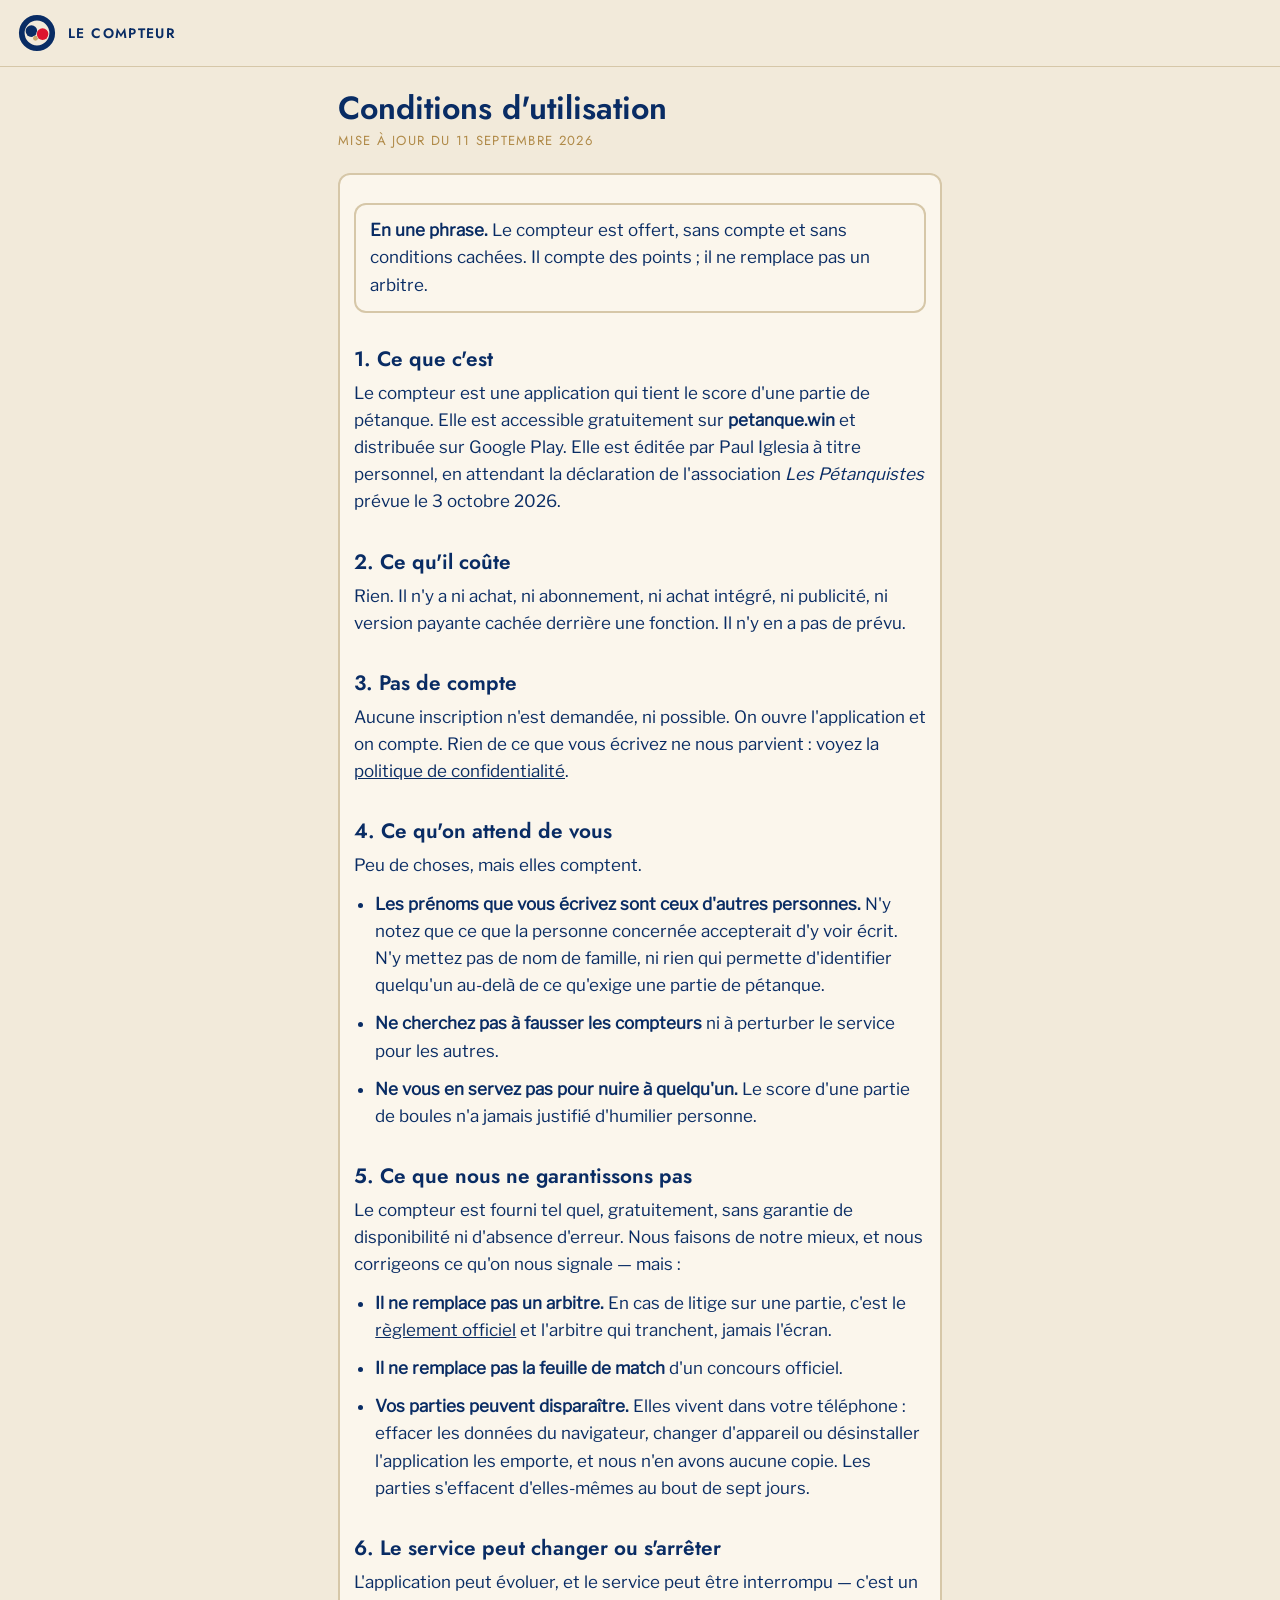
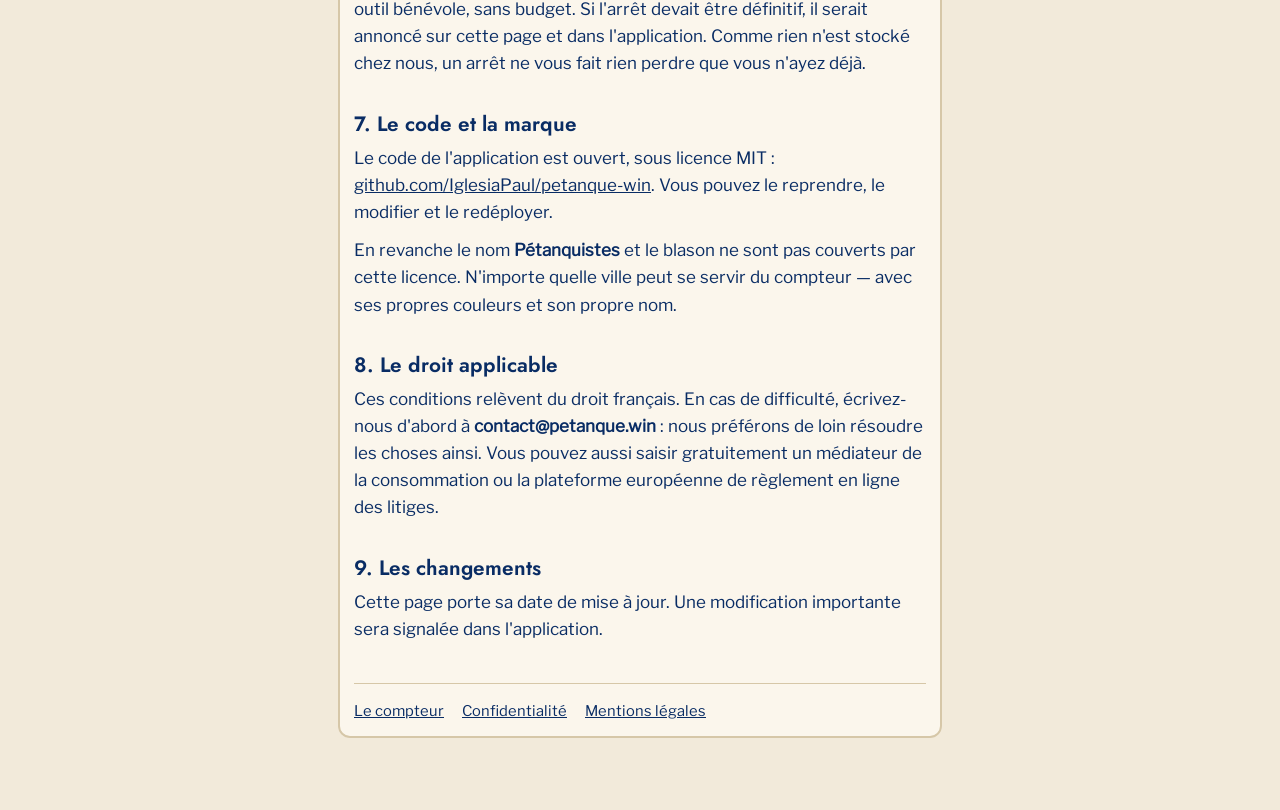
==== conditions.html @ 658f0752 "Les trois pages légales, et le dossier Google Play Confidentialité, conditions d'utilisation et ment" ====
<!doctype html>
<html lang="fr">
<head>
<meta charset="utf-8">
<meta name="viewport" content="width=device-width,initial-scale=1,viewport-fit=cover">
<title>Conditions d'utilisation — Le compteur</title>
<meta name="description" content="Les règles d'usage du compteur : gratuit, sans compte, sans garantie de résultat.">
<meta name="theme-color" content="#092C64">
<link rel="icon" href="icons/icon-192.png">
<link rel="stylesheet" href="legal.css">
</head>
<body>
<div class="bandeau"><img src="icons/blason.svg" alt="" width="38" height="38">
  <a href="./">Le compteur</a></div>
<main>
<h1>Conditions d'utilisation</h1>
<p class="maj">Mise à jour du 11 septembre 2026</p>
<div class="encadre">
<div class="encadre">
<p><b>En une phrase.</b> Le compteur est offert, sans compte et sans conditions cachées. Il compte
des points ; il ne remplace pas un arbitre.</p>
</div>

<h2>1. Ce que c'est</h2>
<p>Le compteur est une application qui tient le score d'une partie de pétanque. Elle est
accessible gratuitement sur <b>petanque.win</b> et distribuée sur Google Play. Elle est éditée par
Paul Iglesia à titre personnel, en attendant la déclaration de l'association <i>Les
Pétanquistes</i> prévue le 3 octobre 2026.</p>

<h2>2. Ce qu'il coûte</h2>
<p>Rien. Il n'y a ni achat, ni abonnement, ni achat intégré, ni publicité, ni version payante
cachée derrière une fonction. Il n'y en a pas de prévu.</p>

<h2>3. Pas de compte</h2>
<p>Aucune inscription n'est demandée, ni possible. On ouvre l'application et on compte. Rien de ce
que vous écrivez ne nous parvient : voyez la <a href="confidentialite.html">politique de
confidentialité</a>.</p>

<h2>4. Ce qu'on attend de vous</h2>
<p>Peu de choses, mais elles comptent.</p>
<ul>
<li><b>Les prénoms que vous écrivez sont ceux d'autres personnes.</b> N'y notez que ce que la
personne concernée accepterait d'y voir écrit. N'y mettez pas de nom de famille, ni rien qui
permette d'identifier quelqu'un au-delà de ce qu'exige une partie de pétanque.</li>
<li><b>Ne cherchez pas à fausser les compteurs</b> ni à perturber le service pour les autres.</li>
<li><b>Ne vous en servez pas pour nuire à quelqu'un.</b> Le score d'une partie de boules n'a
jamais justifié d'humilier personne.</li>
</ul>

<h2>5. Ce que nous ne garantissons pas</h2>
<p>Le compteur est fourni tel quel, gratuitement, sans garantie de disponibilité ni d'absence
d'erreur. Nous faisons de notre mieux, et nous corrigeons ce qu'on nous signale — mais :</p>
<ul>
<li><b>Il ne remplace pas un arbitre.</b> En cas de litige sur une partie, c'est le
<a href="https://fipjp.org">règlement officiel</a> et l'arbitre qui tranchent, jamais l'écran.</li>
<li><b>Il ne remplace pas la feuille de match</b> d'un concours officiel.</li>
<li><b>Vos parties peuvent disparaître.</b> Elles vivent dans votre téléphone : effacer les
données du navigateur, changer d'appareil ou désinstaller l'application les emporte, et nous n'en
avons aucune copie. Les parties s'effacent d'elles-mêmes au bout de sept jours.</li>
</ul>

<h2>6. Le service peut changer ou s'arrêter</h2>
<p>L'application peut évoluer, et le service peut être interrompu — c'est un outil bénévole, sans
budget. Si l'arrêt devait être définitif, il serait annoncé sur cette page et dans l'application.
Comme rien n'est stocké chez nous, un arrêt ne vous fait rien perdre que vous n'ayez déjà.</p>

<h2>7. Le code et la marque</h2>
<p>Le code de l'application est ouvert, sous licence MIT :
<a href="https://github.com/IglesiaPaul/petanque-win">github.com/IglesiaPaul/petanque-win</a>.
Vous pouvez le reprendre, le modifier et le redéployer.</p>
<p>En revanche le nom <b>Pétanquistes</b> et le blason ne sont pas couverts par cette licence.
N'importe quelle ville peut se servir du compteur — avec ses propres couleurs et son propre
nom.</p>

<h2>8. Le droit applicable</h2>
<p>Ces conditions relèvent du droit français. En cas de difficulté, écrivez-nous d'abord à
<b>contact@petanque.win</b> : nous préférons de loin résoudre les choses ainsi. Vous pouvez aussi
saisir gratuitement un médiateur de la consommation ou la plateforme européenne de règlement en
ligne des litiges.</p>

<h2>9. Les changements</h2>
<p>Cette page porte sa date de mise à jour. Une modification importante sera signalée dans
l'application.</p>
<div class="pied">
  <a href="./">Le compteur</a>
  <a href="confidentialite.html">Confidentialité</a>
  <a href="mentions-legales.html">Mentions légales</a>
</div>
</main>
</body>
</html>
---- legal.css ----
@font-face{font-family:"Jost";src:url(type/jost-400.woff2) format("woff2");
  font-weight:400;font-style:normal;font-display:swap}
@font-face{font-family:"Jost";src:url(type/jost-600.woff2) format("woff2");
  font-weight:600;font-style:normal;font-display:swap}
@font-face{font-family:"Libre Franklin";src:url(type/franklin-400.woff2) format("woff2");
  font-weight:400;font-style:normal;font-display:swap}
:root{--navy:#092C64;--red:#DD142E;--cream:#FBF6EC;--sand:#C9A66B;--ground:#F2EADA;
  --rule:#D6C7A8;--ink-2:#3F4D68;--terre:#B08A48;color-scheme:light}
*{box-sizing:border-box}
body{margin:0;background:var(--ground);color:var(--navy);
  font-family:"Libre Franklin","Jost",system-ui,sans-serif;font-size:17px;line-height:1.6}
.bandeau{display:flex;align-items:center;gap:12px;padding:14px 18px;border-bottom:1px solid var(--rule)}
.bandeau img{width:38px;height:38px}
.bandeau a{font-family:"Jost",sans-serif;font-weight:600;font-size:.86rem;letter-spacing:.1em;
  text-transform:uppercase;color:var(--navy);text-decoration:none}
main{max-width:40rem;margin:0 auto;padding:24px 18px 56px}
h1{font-family:"Jost",sans-serif;font-weight:600;font-size:2rem;line-height:1.1;margin:0 0 4px;
  text-wrap:balance}
.maj{font-family:"Jost",sans-serif;font-size:.82rem;letter-spacing:.1em;text-transform:uppercase;
  color:var(--terre);margin:0 0 22px}
h2{font-family:"Jost",sans-serif;font-weight:600;font-size:1.3rem;line-height:1.2;
  margin:34px 0 8px;text-wrap:balance}
h3{font-family:"Jost",sans-serif;font-weight:600;font-size:.84rem;letter-spacing:.12em;
  text-transform:uppercase;color:var(--terre);margin:24px 0 6px}
p,li{margin:0 0 11px}
ul,ol{padding-left:1.25em;margin:0 0 12px}
b,strong{font-weight:600}
a{color:var(--navy)}
table{width:100%;border-collapse:collapse;font-size:.95rem;margin:10px 0 16px;display:block;
  overflow-x:auto}
th,td{text-align:left;padding:9px 10px;border-bottom:1px solid var(--rule);vertical-align:top}
th{font-family:"Jost",sans-serif;font-size:.76rem;letter-spacing:.09em;text-transform:uppercase;
  color:var(--ink-2);font-weight:400}
.encadre{background:var(--cream);border-radius:12px;padding:14px 16px;margin:16px 0;
  box-shadow:inset 0 0 0 2px var(--rule)}
.encadre p:last-child{margin-bottom:0}
.pied{margin-top:40px;padding-top:16px;border-top:1px solid var(--rule);font-size:.92rem;
  color:var(--ink-2);display:flex;flex-wrap:wrap;gap:6px 18px}
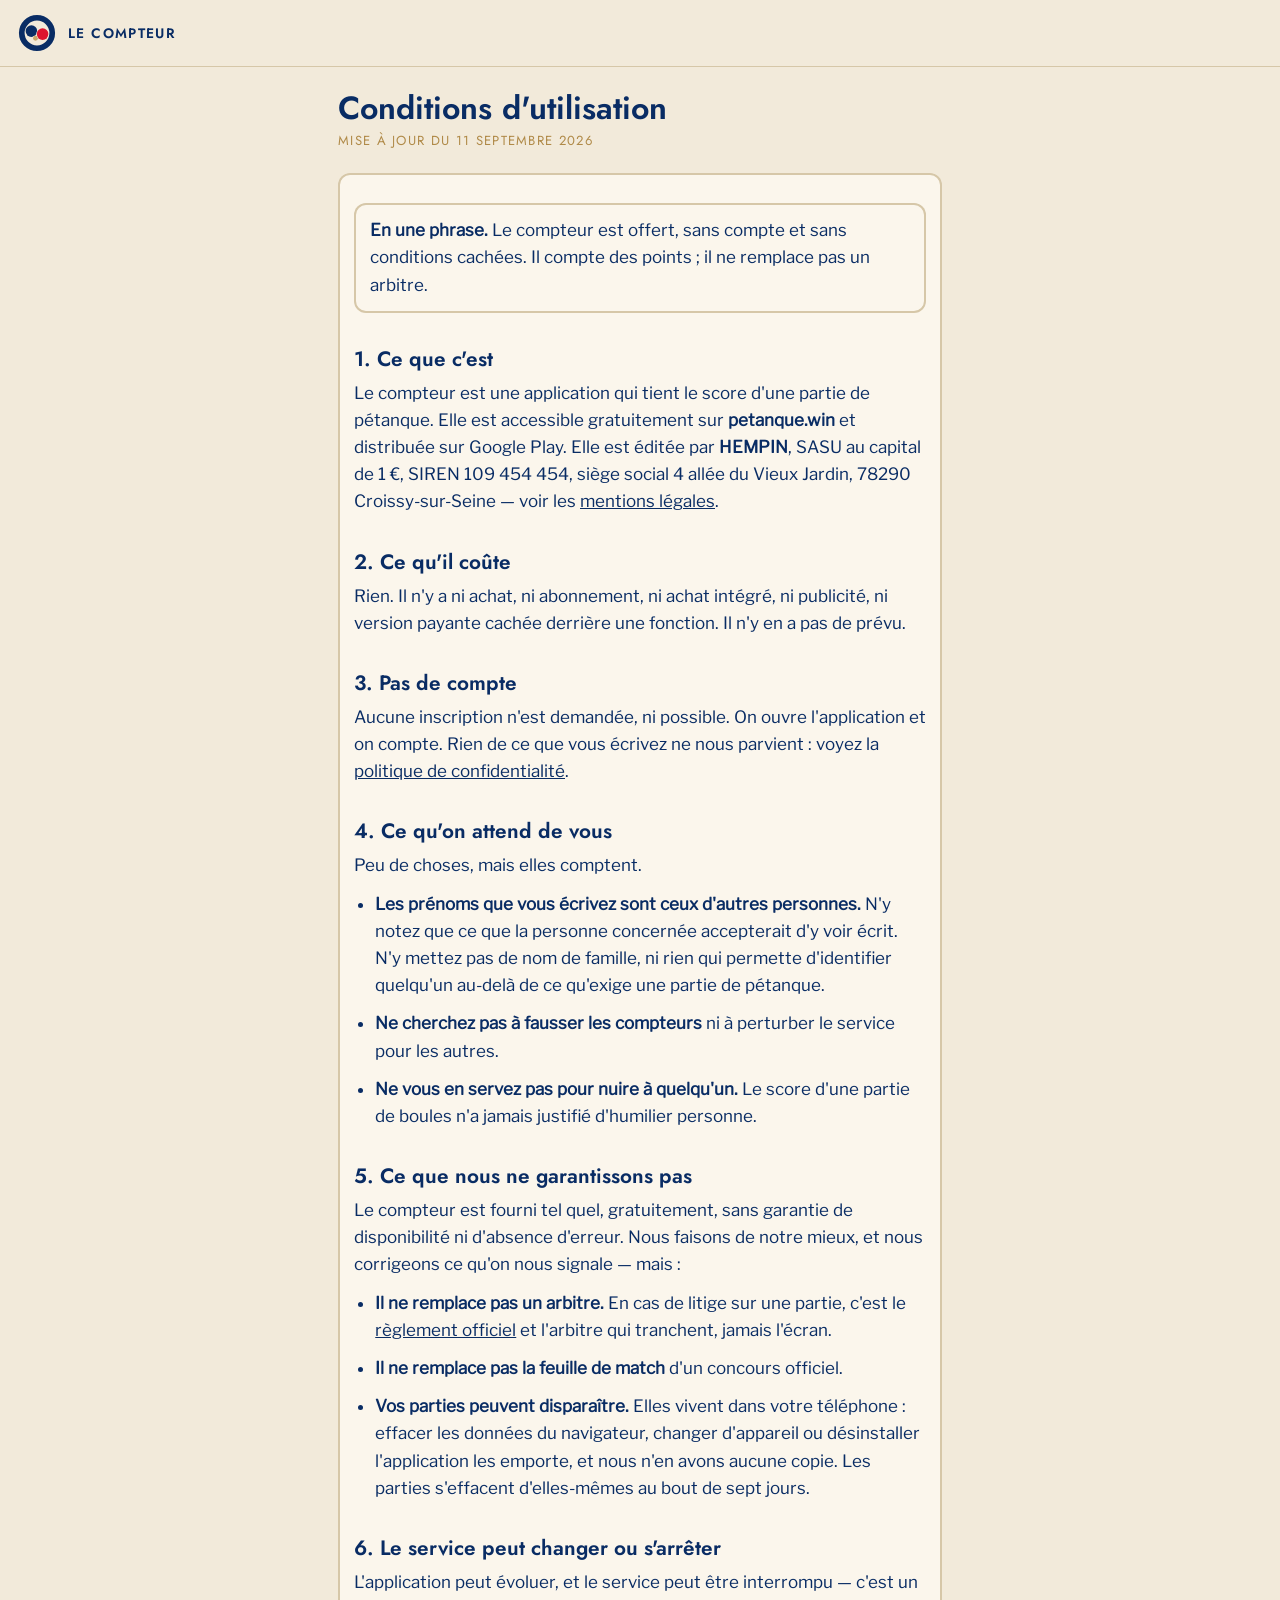
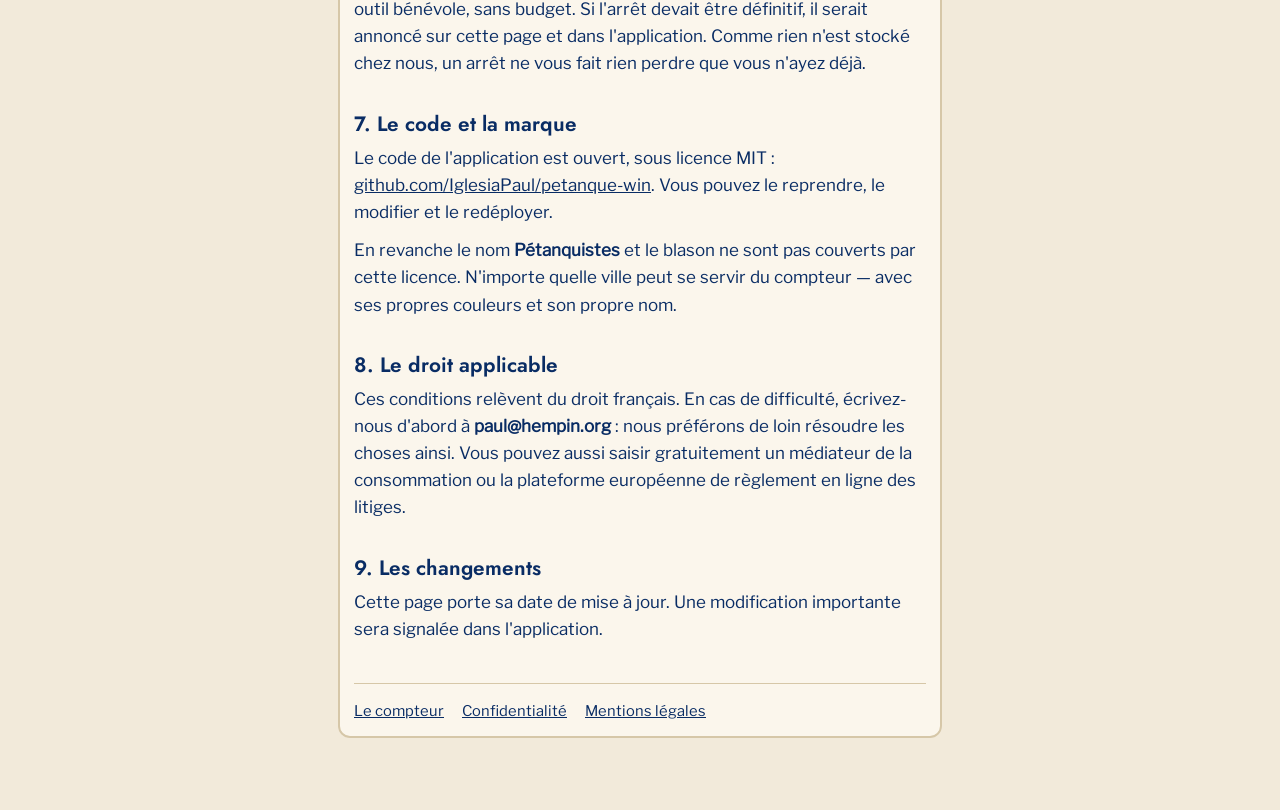
==== commit 4faa0536: "L'éditeur est HEMPIN, et le compte Play est professionnel Les trois pages légales nommaient Paul Igl" ====
--- a/conditions.html
+++ b/conditions.html
@@ -24,8 +24,9 @@
 <h2>1. Ce que c'est</h2>
 <p>Le compteur est une application qui tient le score d'une partie de pétanque. Elle est
 accessible gratuitement sur <b>petanque.win</b> et distribuée sur Google Play. Elle est éditée par
-Paul Iglesia à titre personnel, en attendant la déclaration de l'association <i>Les
-Pétanquistes</i> prévue le 3 octobre 2026.</p>
+<b>HEMPIN</b>, SASU au capital de 1 €, SIREN 109&nbsp;454&nbsp;454, siège social 4 allée du Vieux
+Jardin, 78290 Croissy-sur-Seine — voir les <a href="mentions-legales.html">mentions
+légales</a>.</p>
 
 <h2>2. Ce qu'il coûte</h2>
 <p>Rien. Il n'y a ni achat, ni abonnement, ni achat intégré, ni publicité, ni version payante
@@ -74,7 +75,7 @@
 
 <h2>8. Le droit applicable</h2>
 <p>Ces conditions relèvent du droit français. En cas de difficulté, écrivez-nous d'abord à
-<b>contact@petanque.win</b> : nous préférons de loin résoudre les choses ainsi. Vous pouvez aussi
+<b>paul@hempin.org</b> : nous préférons de loin résoudre les choses ainsi. Vous pouvez aussi
 saisir gratuitement un médiateur de la consommation ou la plateforme européenne de règlement en
 ligne des litiges.</p>
 
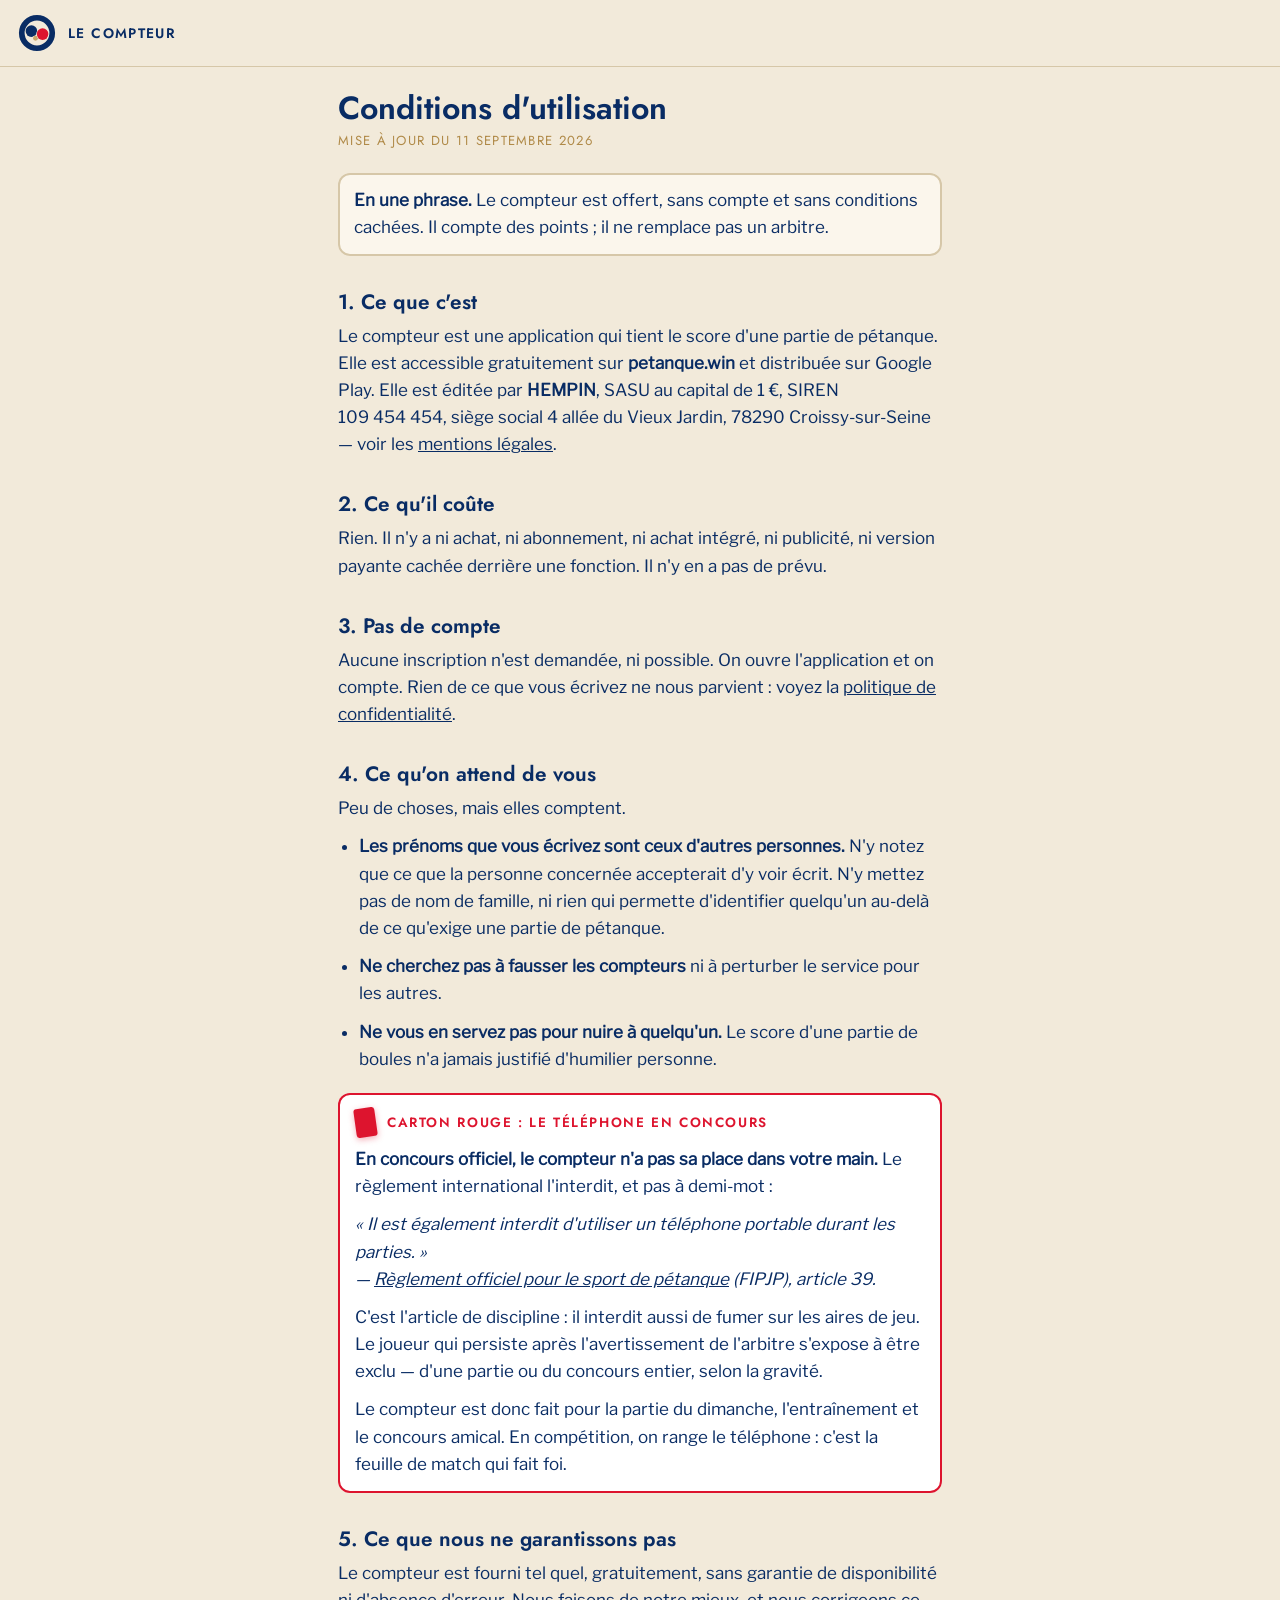
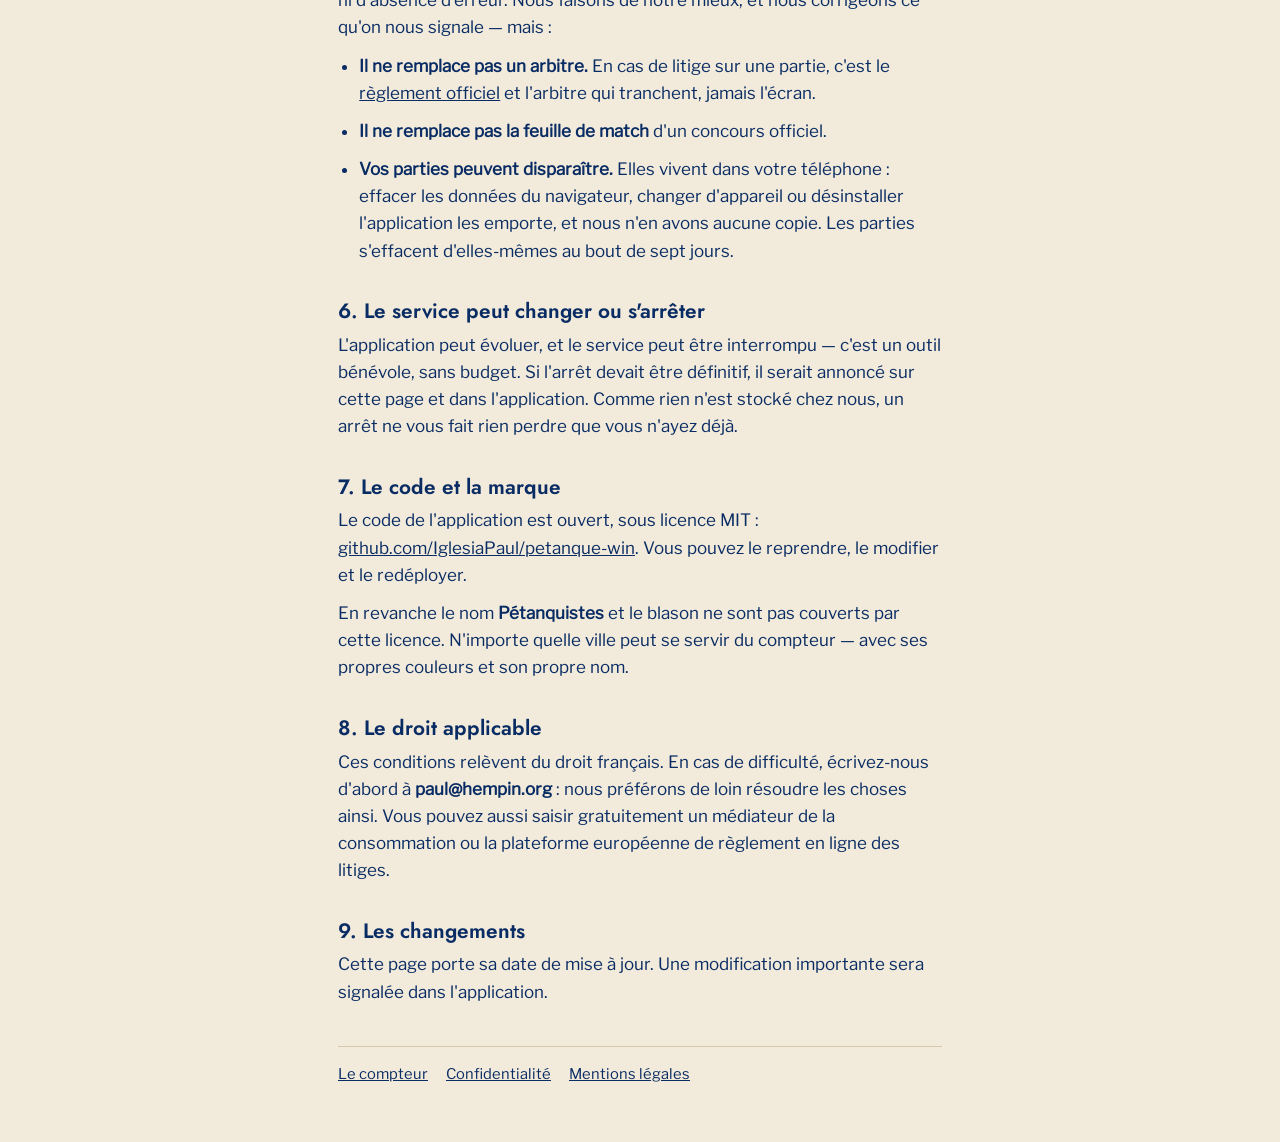
==== commit 04af9c62: "Carton rouge : l'article 39 interdit le téléphone en concours Le règlement officiel de la FIPJP inte" ====
--- a/conditions.html
+++ b/conditions.html
@@ -15,7 +15,6 @@
 <main>
 <h1>Conditions d'utilisation</h1>
 <p class="maj">Mise à jour du 11 septembre 2026</p>
-<div class="encadre">
 <div class="encadre">
 <p><b>En une phrase.</b> Le compteur est offert, sans compte et sans conditions cachées. Il compte
 des points ; il ne remplace pas un arbitre.</p>
@@ -48,12 +47,28 @@
 jamais justifié d'humilier personne.</li>
 </ul>
 
+<div class="carton">
+<div class="etiquette"><span class="carte" aria-hidden="true"></span>
+<h3>Carton rouge : le téléphone en concours</h3></div>
+<p><b>En concours officiel, le compteur n'a pas sa place dans votre main.</b> Le règlement
+international l'interdit, et pas à demi-mot&nbsp;:</p>
+<p class="cite">« Il est également interdit d'utiliser un téléphone portable durant les
+parties. »<br>
+— <a href="https://fipjp.org/images/pdf/reglements/REGLEMENT-OFFICIEL-SPORT-PETANQUE.pdf">Règlement
+officiel pour le sport de pétanque</a> (FIPJP), article 39.</p>
+<p>C'est l'article de discipline&nbsp;: il interdit aussi de fumer sur les aires de jeu. Le joueur
+qui persiste après l'avertissement de l'arbitre s'expose à être exclu — d'une partie ou du concours
+entier, selon la gravité.</p>
+<p>Le compteur est donc fait pour la partie du dimanche, l'entraînement et le concours amical. En
+compétition, on range le téléphone&nbsp;: c'est la feuille de match qui fait foi.</p>
+</div>
+
 <h2>5. Ce que nous ne garantissons pas</h2>
 <p>Le compteur est fourni tel quel, gratuitement, sans garantie de disponibilité ni d'absence
 d'erreur. Nous faisons de notre mieux, et nous corrigeons ce qu'on nous signale — mais :</p>
 <ul>
 <li><b>Il ne remplace pas un arbitre.</b> En cas de litige sur une partie, c'est le
-<a href="https://fipjp.org">règlement officiel</a> et l'arbitre qui tranchent, jamais l'écran.</li>
+<a href="https://fipjp.org/images/pdf/reglements/REGLEMENT-OFFICIEL-SPORT-PETANQUE.pdf">règlement officiel</a> et l'arbitre qui tranchent, jamais l'écran.</li>
 <li><b>Il ne remplace pas la feuille de match</b> d'un concours officiel.</li>
 <li><b>Vos parties peuvent disparaître.</b> Elles vivent dans votre téléphone : effacer les
 données du navigateur, changer d'appareil ou désinstaller l'application les emporte, et nous n'en
--- a/legal.css
+++ b/legal.css
@@ -36,3 +36,11 @@
 .encadre p:last-child{margin-bottom:0}
 .pied{margin-top:40px;padding-top:16px;border-top:1px solid var(--rule);font-size:.92rem;
   color:var(--ink-2);display:flex;flex-wrap:wrap;gap:6px 18px}
+.carton{background:#fff;border-radius:12px;padding:15px 17px;margin:20px 0;
+  box-shadow:inset 0 0 0 2px var(--red)}
+.carton .etiquette{display:flex;align-items:center;gap:11px;margin:0 0 9px}
+.carton .carte{flex:0 0 auto;width:21px;height:29px;border-radius:3px;background:var(--red);
+  transform:rotate(-8deg);box-shadow:0 2px 6px rgba(221,20,46,.35)}
+.carton h3{margin:0;color:var(--red)}
+.carton p:last-child{margin-bottom:0}
+.carton .cite{font-style:italic}
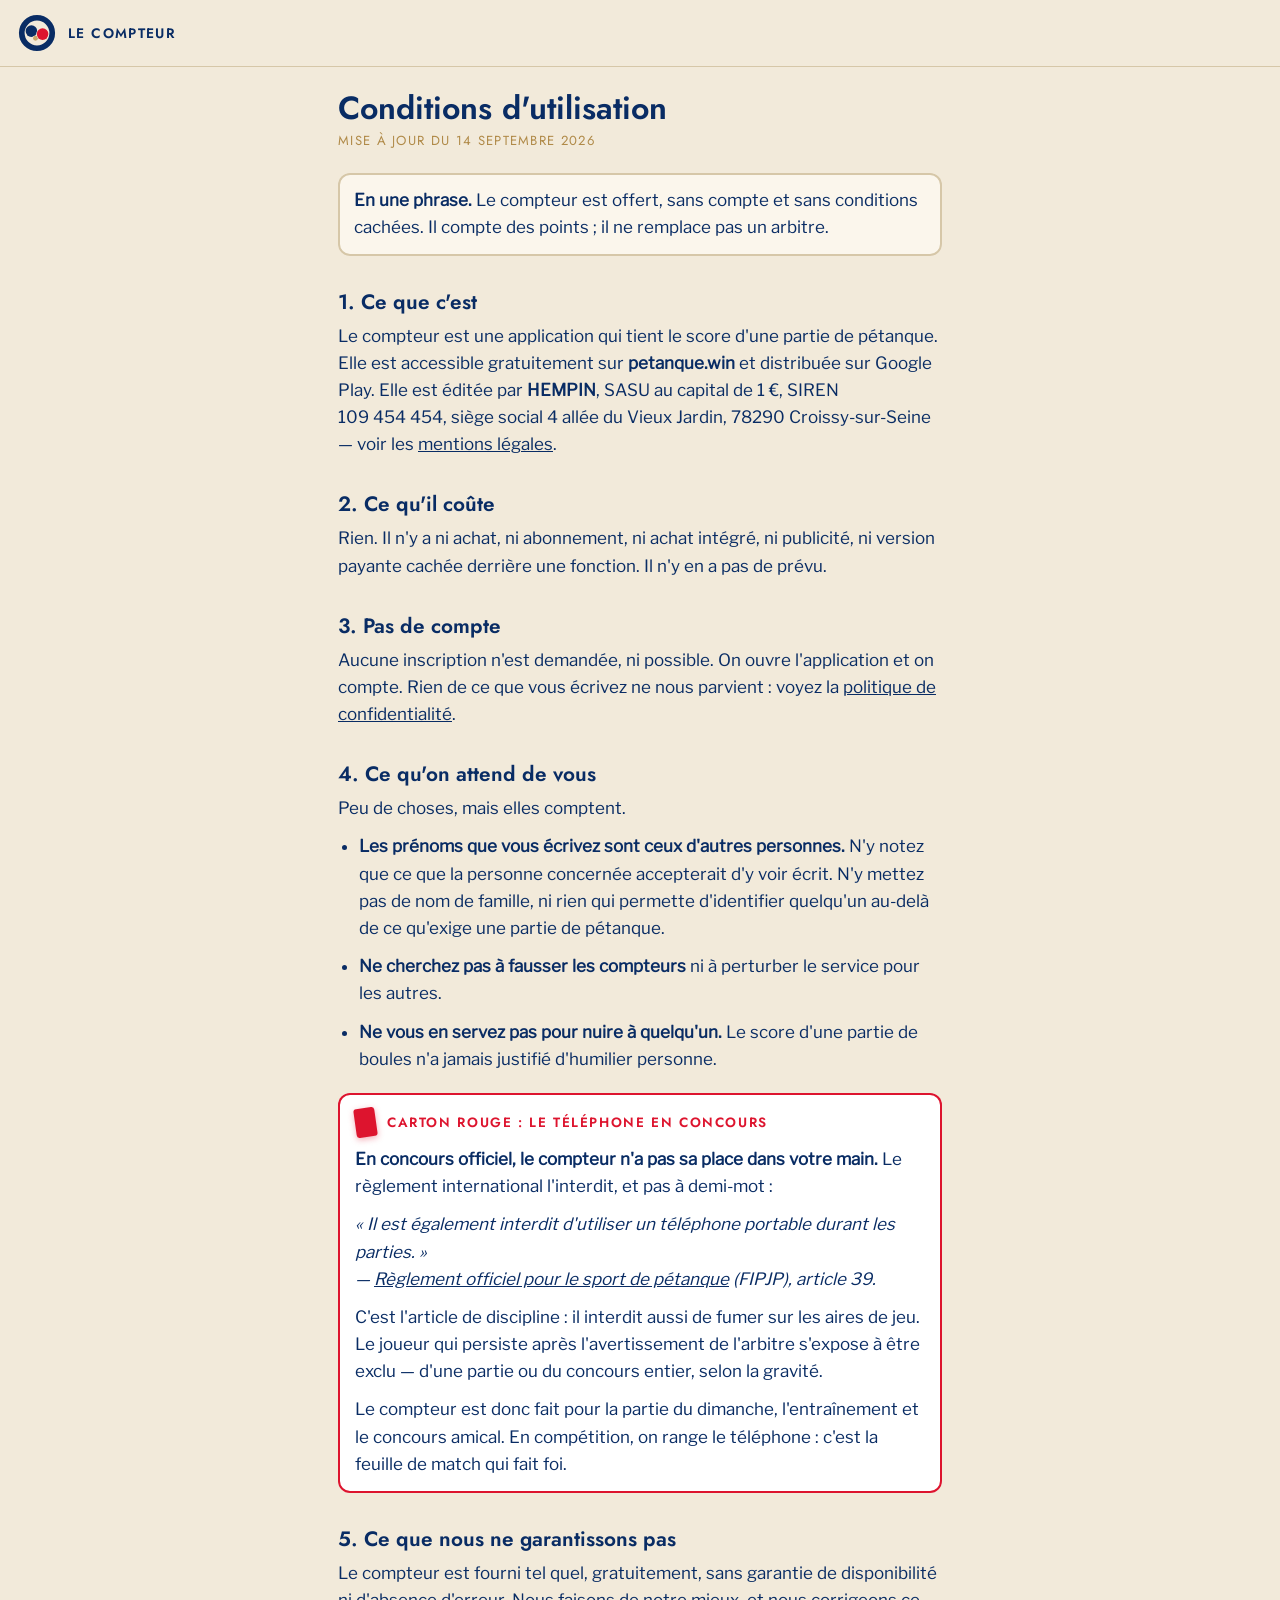
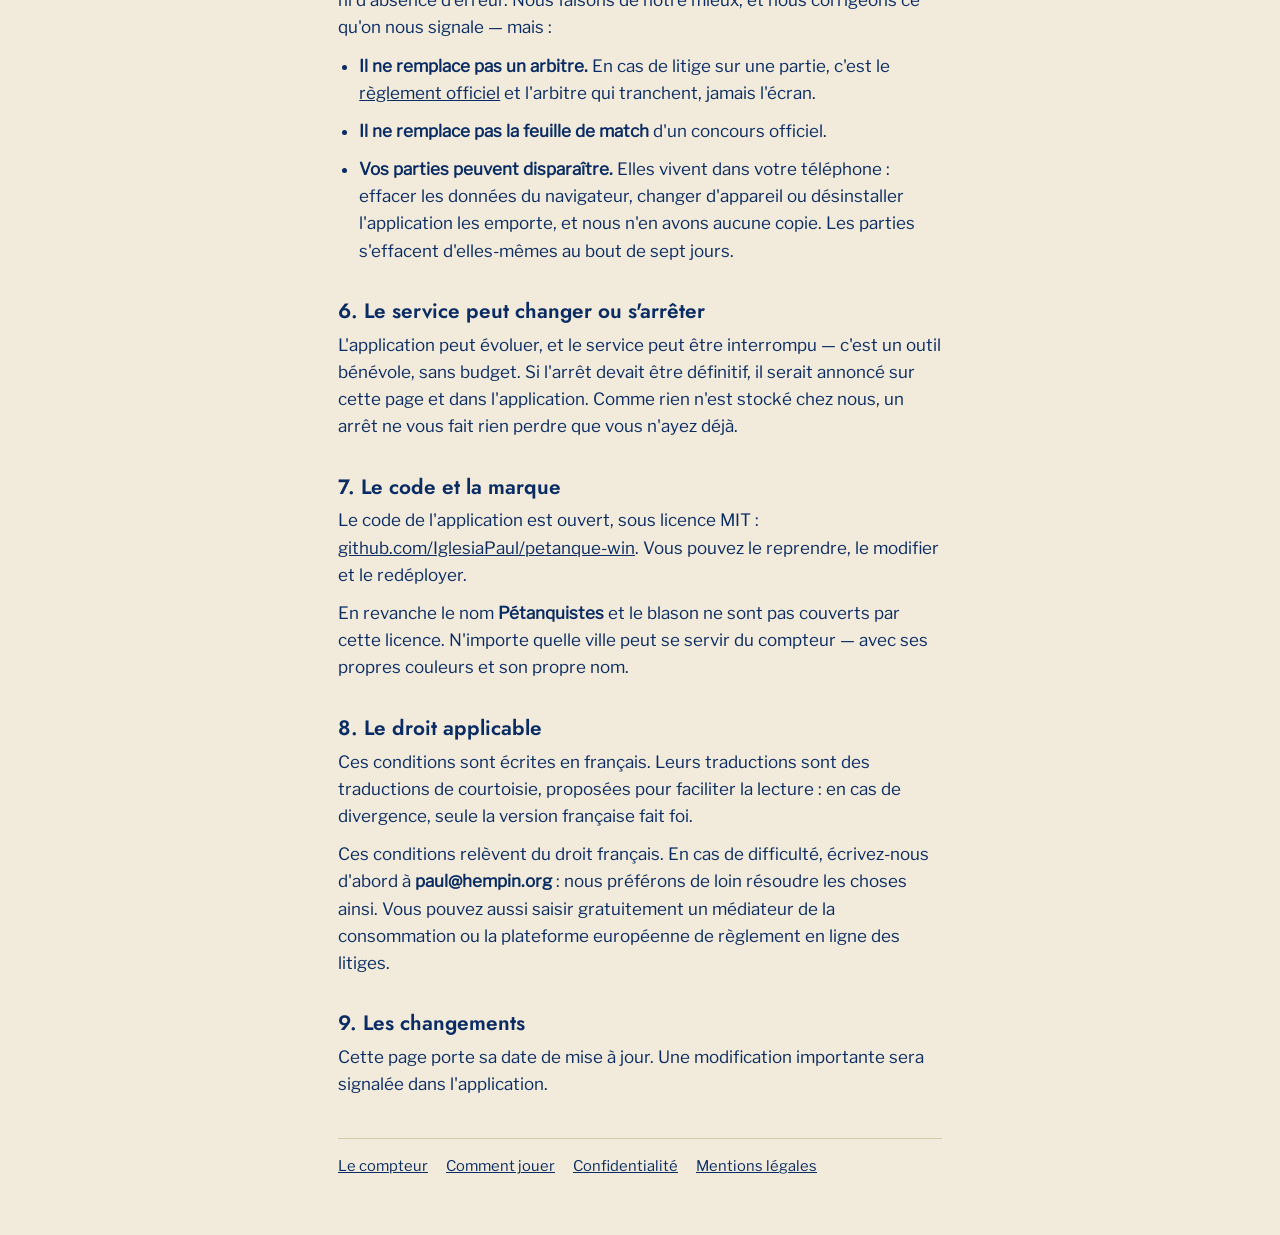
==== commit 46429213: "Phase 2 des langues : Comment jouer, en brouillon, et les pages par langue jouer.html (onze sections" ====
--- a/conditions.html
+++ b/conditions.html
@@ -5,6 +5,16 @@
 <meta name="viewport" content="width=device-width,initial-scale=1,viewport-fit=cover">
 <title>Conditions d'utilisation — Le compteur</title>
 <meta name="description" content="Les règles d'usage du compteur : gratuit, sans compte, sans garantie de résultat.">
+<link rel="canonical" href="https://petanque.win/conditions.html">
+<link rel="alternate" hreflang="fr" href="https://petanque.win/conditions.html">
+<link rel="alternate" hreflang="x-default" href="https://petanque.win/conditions.html">
+<meta property="og:type" content="article">
+<meta property="og:site_name" content="Pétanquistes">
+<meta property="og:locale" content="fr_FR">
+<meta property="og:url" content="https://petanque.win/conditions.html">
+<meta property="og:title" content="Conditions d'utilisation — Le compteur">
+<meta property="og:description" content="Les règles d'usage du compteur : gratuit, sans compte, sans garantie de résultat.">
+<meta property="og:image" content="https://petanque.win/og.png">
 <meta name="theme-color" content="#092C64">
 <link rel="icon" href="icons/icon-192.png">
 <link rel="stylesheet" href="legal.css">
@@ -14,7 +24,7 @@
   <a href="./">Le compteur</a></div>
 <main>
 <h1>Conditions d'utilisation</h1>
-<p class="maj">Mise à jour du 11 septembre 2026</p>
+<p class="maj">Mise à jour du 14 septembre 2026</p>
 <div class="encadre">
 <p><b>En une phrase.</b> Le compteur est offert, sans compte et sans conditions cachées. Il compte
 des points ; il ne remplace pas un arbitre.</p>
@@ -47,7 +57,7 @@
 jamais justifié d'humilier personne.</li>
 </ul>
 
-<div class="carton">
+<div class="carton" id="carton">
 <div class="etiquette"><span class="carte" aria-hidden="true"></span>
 <h3>Carton rouge : le téléphone en concours</h3></div>
 <p><b>En concours officiel, le compteur n'a pas sa place dans votre main.</b> Le règlement
@@ -89,6 +99,9 @@
 nom.</p>
 
 <h2>8. Le droit applicable</h2>
+<p>Ces conditions sont écrites en français. Leurs traductions sont des traductions de courtoisie,
+proposées pour faciliter la lecture : en cas de divergence, seule la version française fait
+foi.</p>
 <p>Ces conditions relèvent du droit français. En cas de difficulté, écrivez-nous d'abord à
 <b>paul@hempin.org</b> : nous préférons de loin résoudre les choses ainsi. Vous pouvez aussi
 saisir gratuitement un médiateur de la consommation ou la plateforme européenne de règlement en
@@ -99,6 +112,7 @@
 l'application.</p>
 <div class="pied">
   <a href="./">Le compteur</a>
+  <a href="jouer.html">Comment jouer</a>
   <a href="confidentialite.html">Confidentialité</a>
   <a href="mentions-legales.html">Mentions légales</a>
 </div>
--- a/legal.css
+++ b/legal.css
@@ -44,3 +44,26 @@
 .carton h3{margin:0;color:var(--red)}
 .carton p:last-child{margin-bottom:0}
 .carton .cite{font-style:italic}
+
+/* Les autres langues d'une page, à droite du bandeau ; la courante en terre. */
+.bandeau .langues{margin-left:auto;display:flex;gap:12px;font-family:"Jost",sans-serif;font-size:.8rem;
+  letter-spacing:.06em;text-transform:uppercase}
+.langues a{color:var(--ink-2);text-decoration:none}
+.langues a[aria-current]{color:var(--terre)}
+.langues a[lang="th"],[lang="th"]{letter-spacing:0;text-transform:none}
+.courtoisie{font-size:.95rem}
+.brouillon p{margin:0;font-weight:600;color:var(--red)}
+
+/* Comment jouer : les figures, le sommaire, les renvois au règlement */
+figure{margin:16px 0 22px}
+figure img{display:block;width:100%;height:auto;border-radius:12px;background:var(--ground);
+  box-shadow:inset 0 0 0 1px var(--rule)}
+figcaption{font-size:.9rem;line-height:1.5;color:var(--ink-2);margin-top:8px}
+.sommaire{display:grid;grid-template-columns:1fr 1fr;gap:6px 16px;margin:18px 0 8px;font-family:"Jost",sans-serif;
+  font-size:.86rem;letter-spacing:.06em;text-transform:uppercase}
+.sommaire a{text-decoration:none;color:var(--ink-2);padding:4px 0;border-bottom:1px solid var(--rule)}
+.sommaire a:hover{color:var(--navy)}
+.regle .art{display:inline-block;margin-left:6px;font-family:"Jost",sans-serif;font-size:.72rem;letter-spacing:.09em;
+  text-transform:uppercase;color:var(--terre);white-space:nowrap}
+h2[id]{scroll-margin-top:16px}
+@media (max-width:420px){.sommaire{grid-template-columns:1fr}}
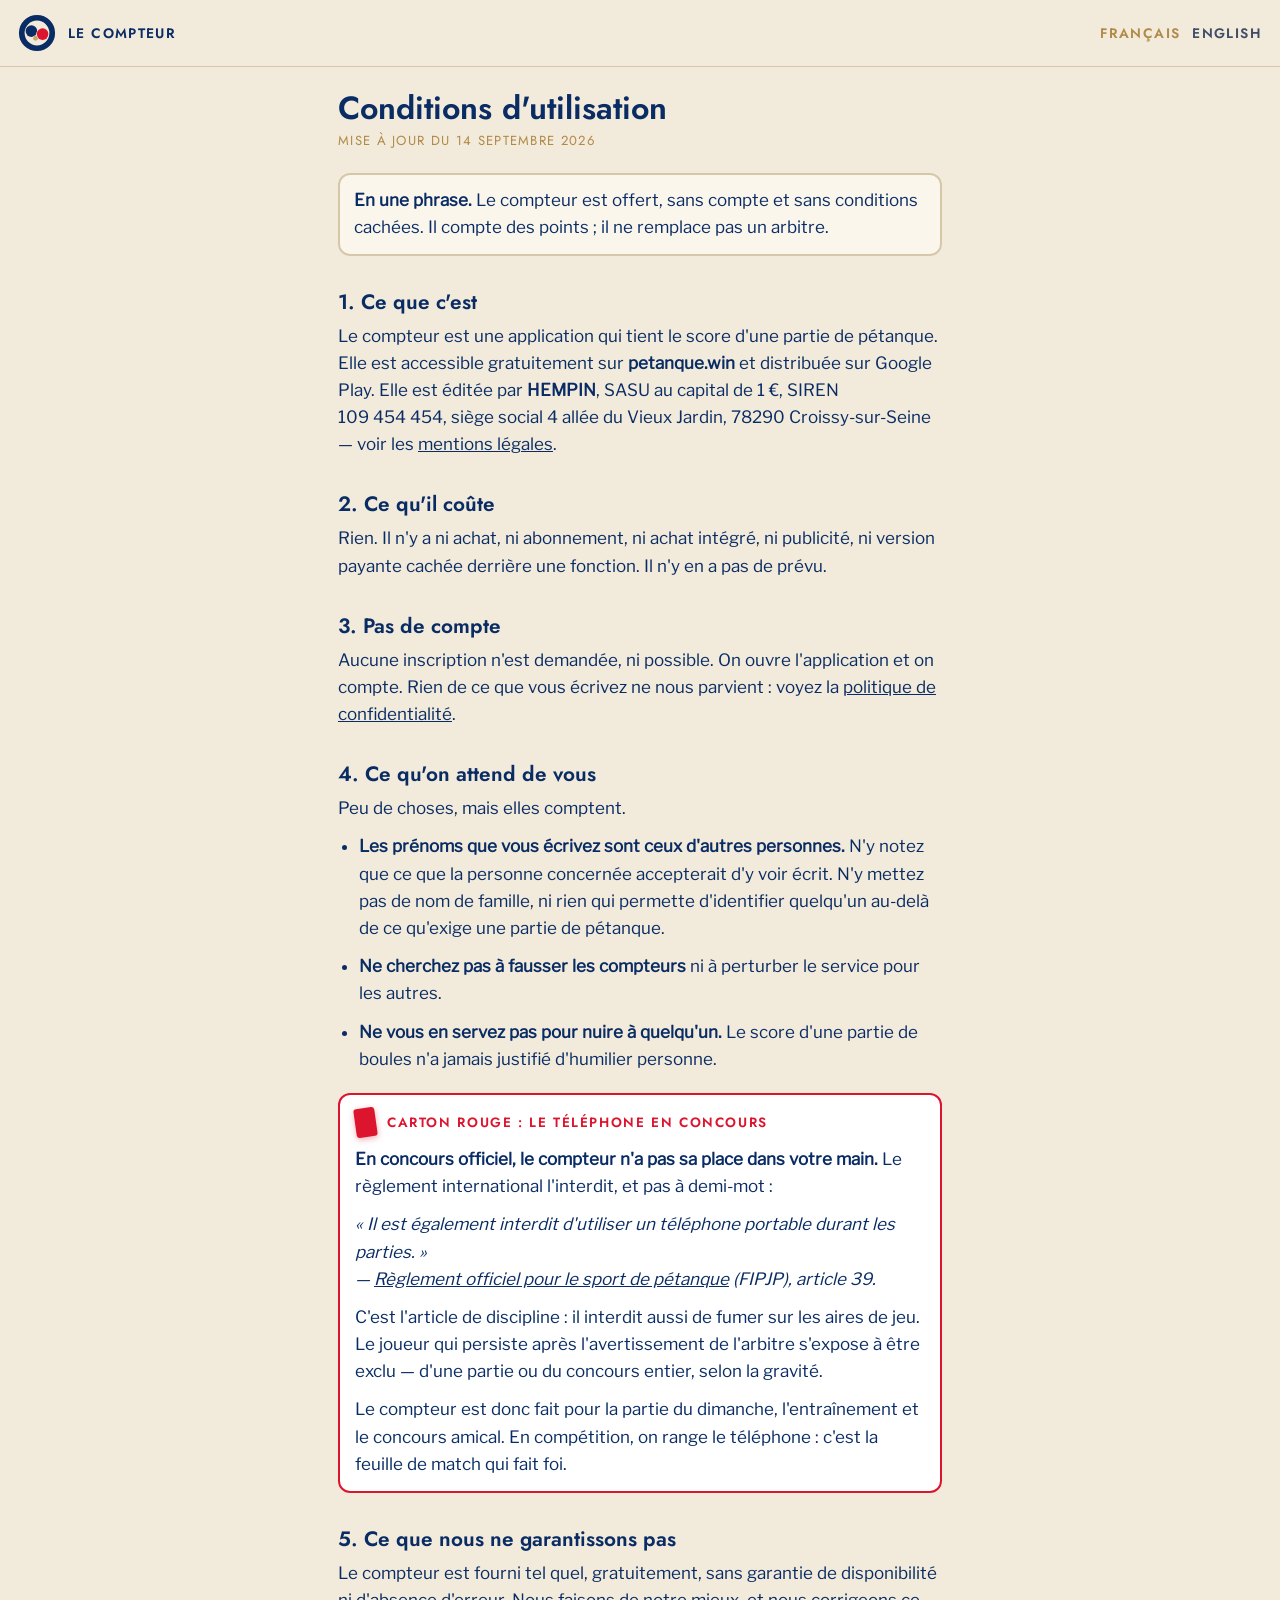
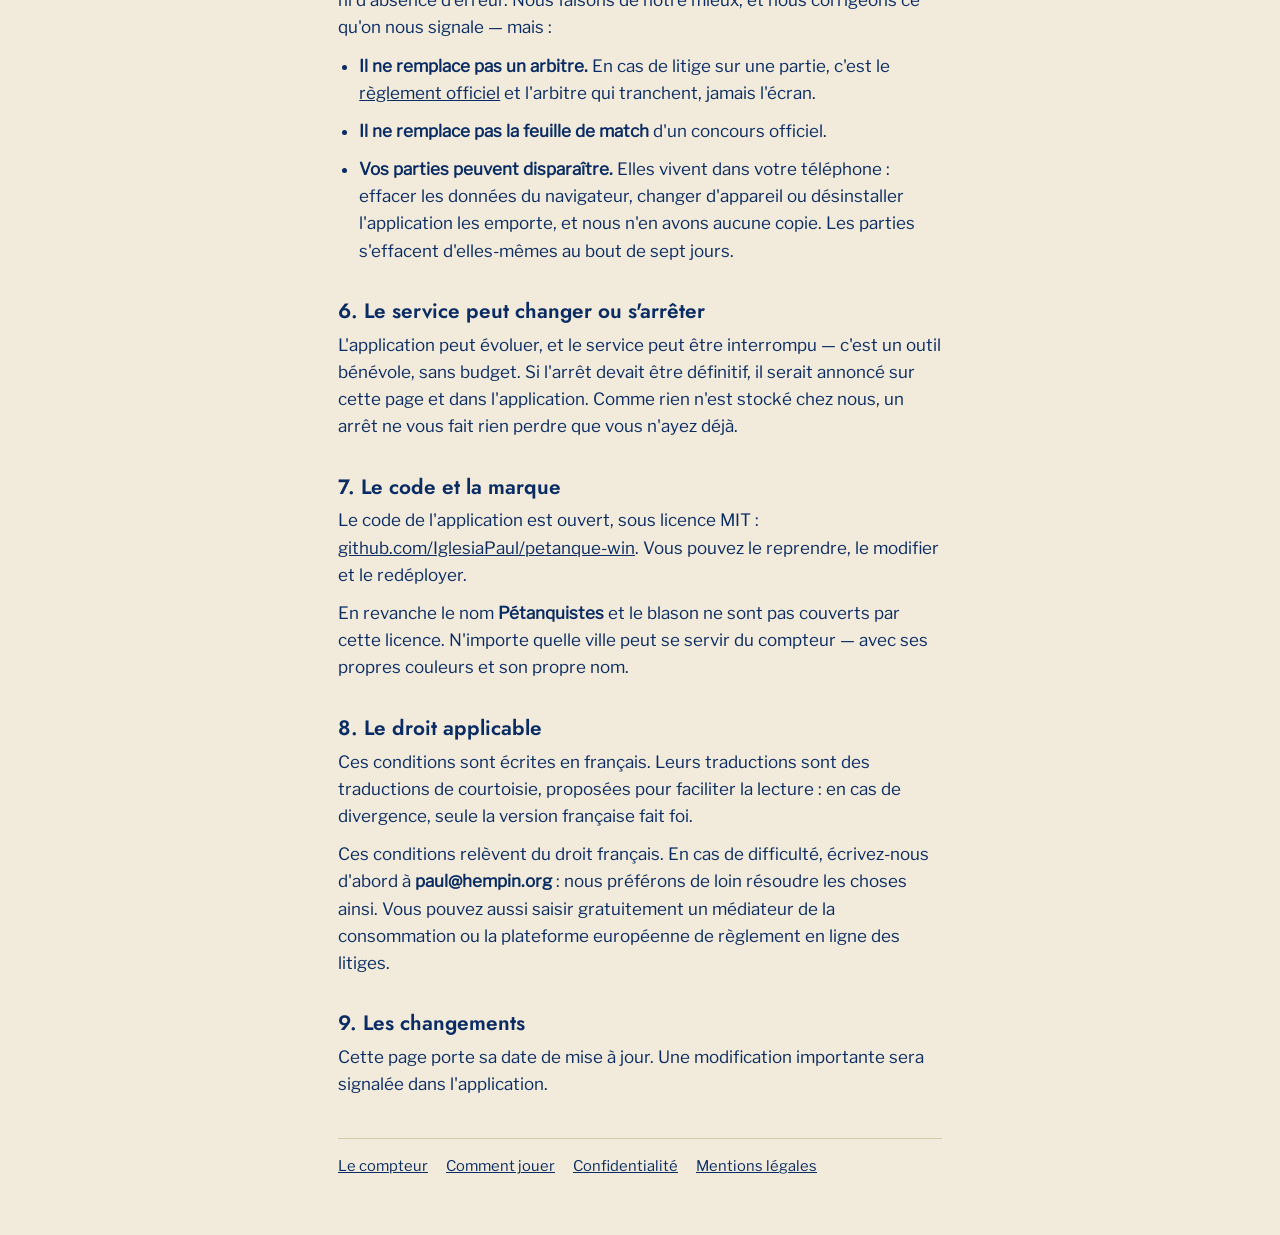
==== commit 68f6d5f7: "Phase 3 des langues : l'anglais, ouvert sur staging en.json (140 clés), les quatre pages /en/, la ba" ====
--- a/conditions.html
+++ b/conditions.html
@@ -7,10 +7,12 @@
 <meta name="description" content="Les règles d'usage du compteur : gratuit, sans compte, sans garantie de résultat.">
 <link rel="canonical" href="https://petanque.win/conditions.html">
 <link rel="alternate" hreflang="fr" href="https://petanque.win/conditions.html">
+<link rel="alternate" hreflang="en" href="https://petanque.win/en/conditions.html">
 <link rel="alternate" hreflang="x-default" href="https://petanque.win/conditions.html">
 <meta property="og:type" content="article">
 <meta property="og:site_name" content="Pétanquistes">
 <meta property="og:locale" content="fr_FR">
+<meta property="og:locale:alternate" content="en_GB">
 <meta property="og:url" content="https://petanque.win/conditions.html">
 <meta property="og:title" content="Conditions d'utilisation — Le compteur">
 <meta property="og:description" content="Les règles d'usage du compteur : gratuit, sans compte, sans garantie de résultat.">
@@ -21,7 +23,8 @@
 </head>
 <body>
 <div class="bandeau"><img src="icons/blason.svg" alt="" width="38" height="38">
-  <a href="./">Le compteur</a></div>
+  <a href="./">Le compteur</a>
+  <nav class="langues" aria-label="Autres langues"><a href="conditions.html" lang="fr" hreflang="fr" aria-current="page">Français</a> <a href="en/conditions.html" lang="en" hreflang="en">English</a></nav></div>
 <main>
 <h1>Conditions d'utilisation</h1>
 <p class="maj">Mise à jour du 14 septembre 2026</p>
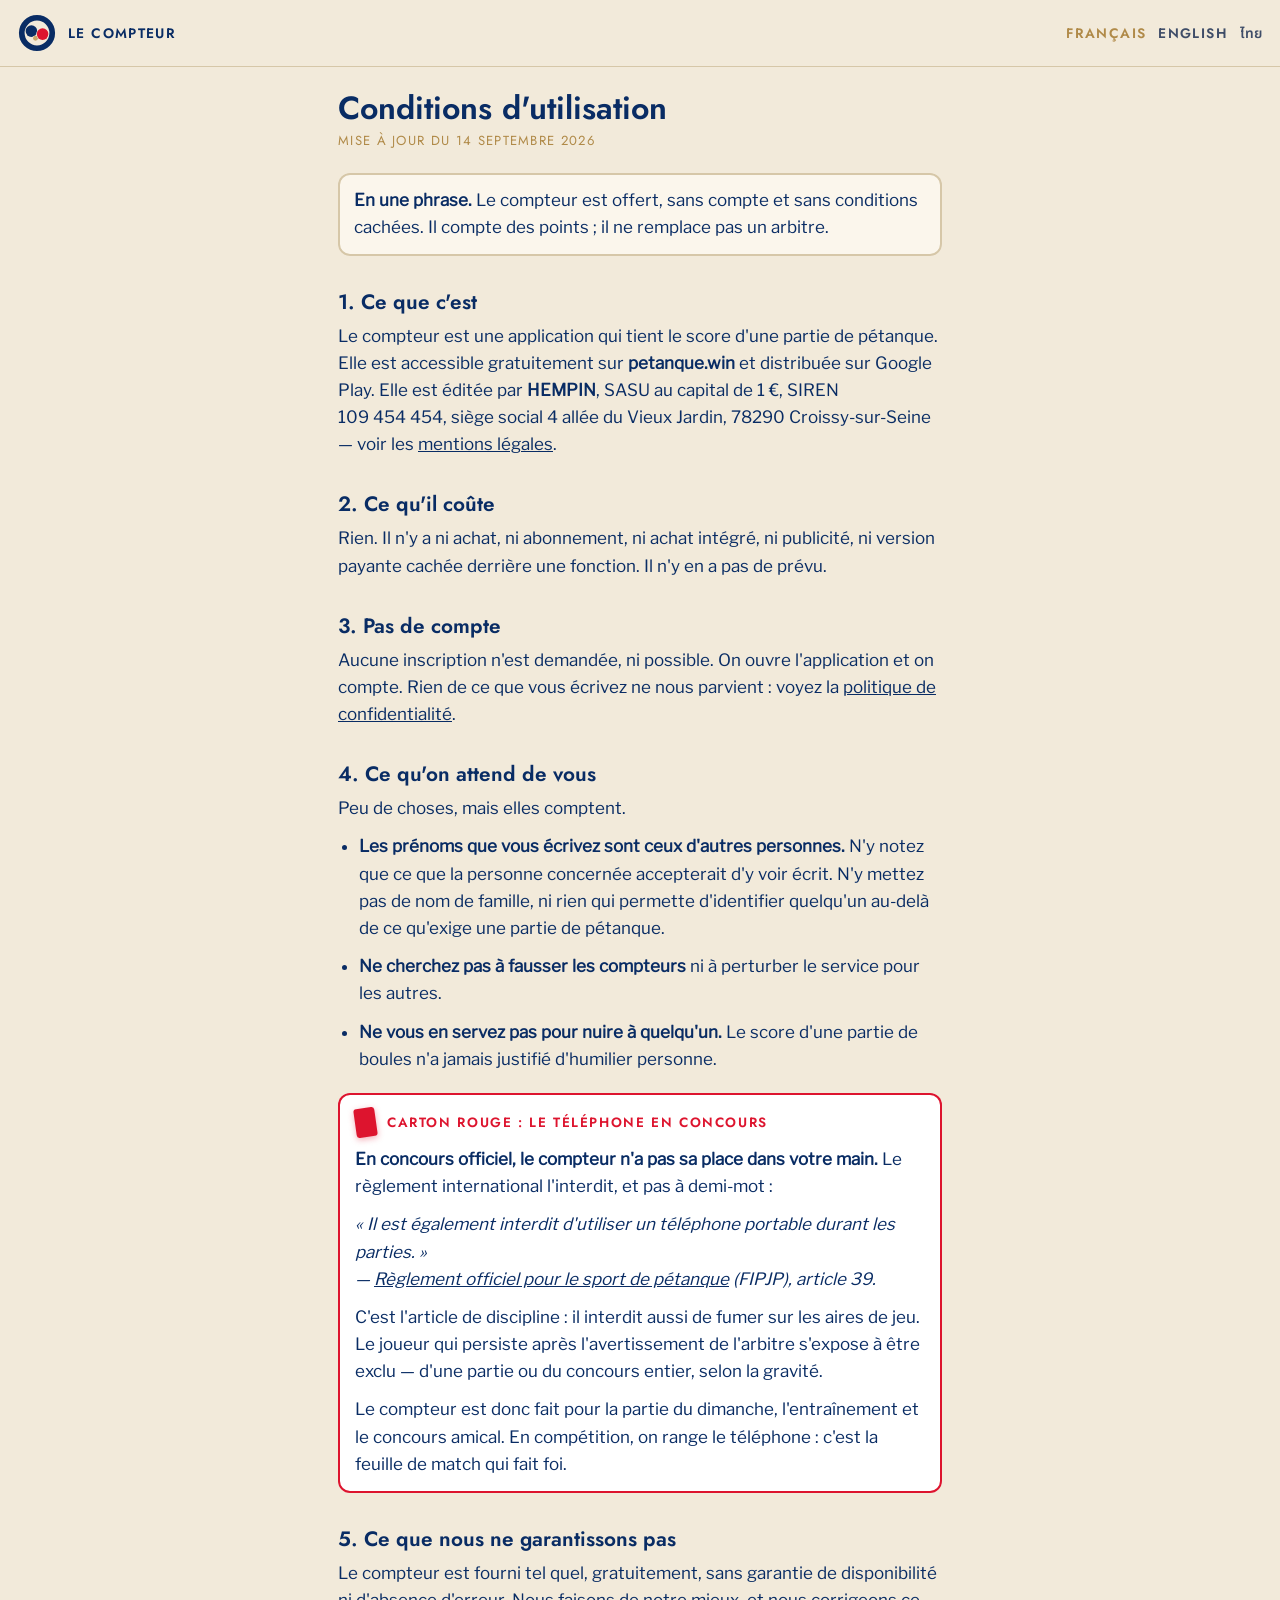
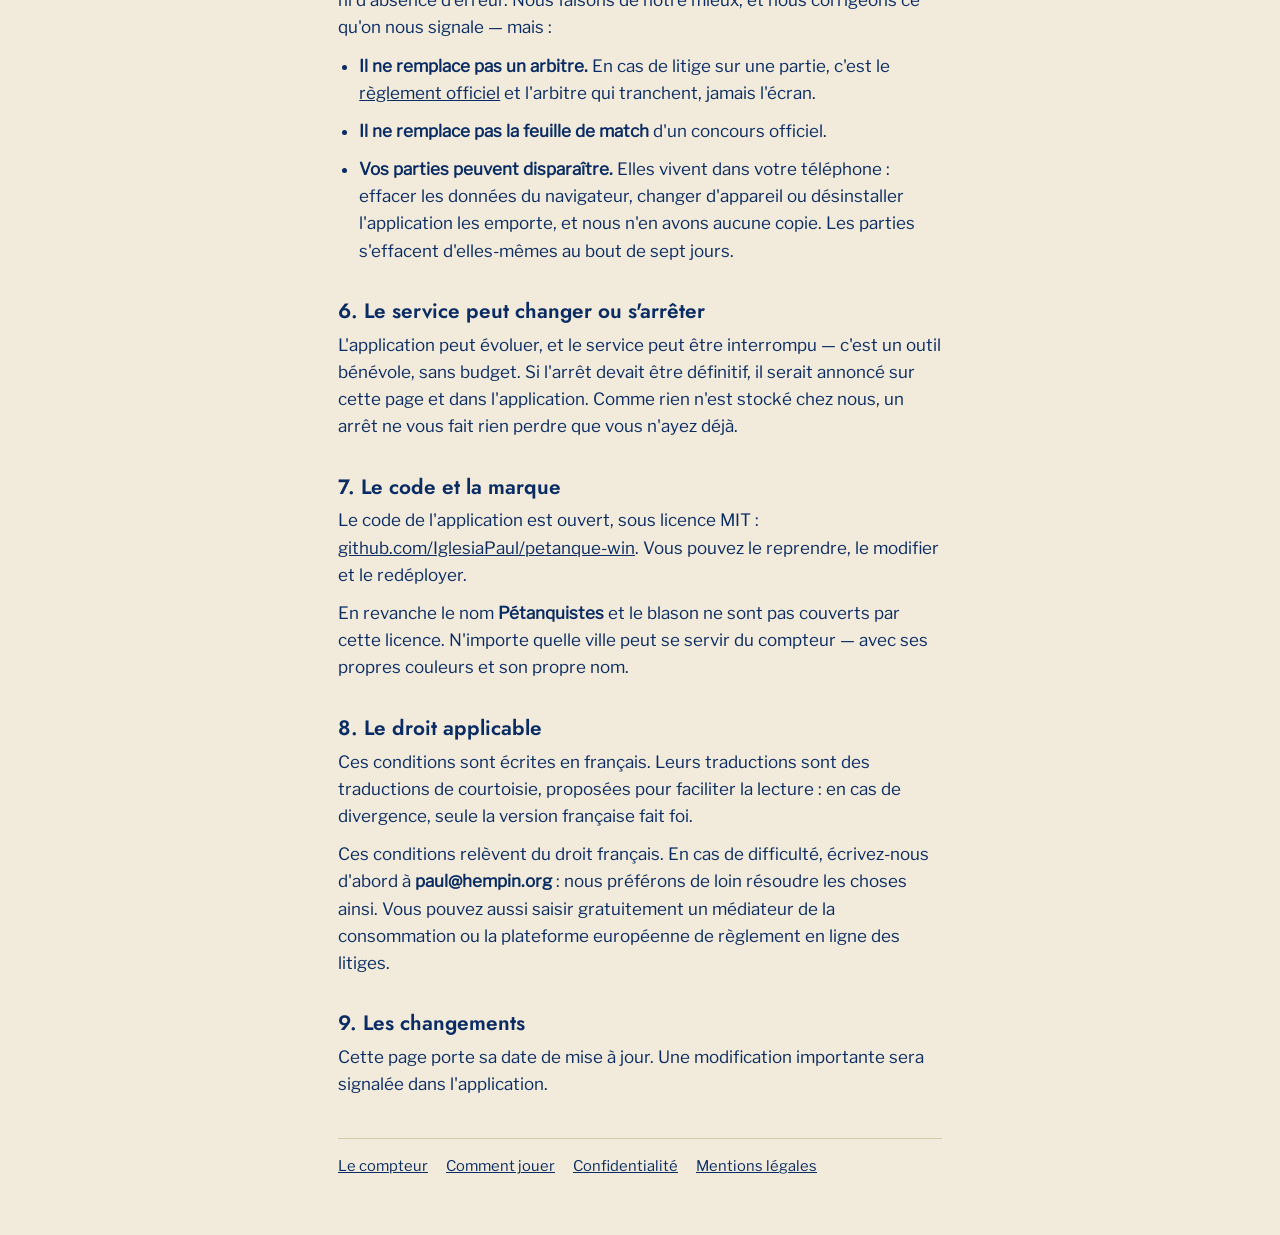
==== commit 1545bd7b: "Phase 4 : le thaï en brouillon, ouvert sur staging seulement Dictionnaire thaï dans l'application (b" ====
--- a/conditions.html
+++ b/conditions.html
@@ -8,11 +8,13 @@
 <link rel="canonical" href="https://petanque.win/conditions.html">
 <link rel="alternate" hreflang="fr" href="https://petanque.win/conditions.html">
 <link rel="alternate" hreflang="en" href="https://petanque.win/en/conditions.html">
+<link rel="alternate" hreflang="th" href="https://petanque.win/th/conditions.html">
 <link rel="alternate" hreflang="x-default" href="https://petanque.win/conditions.html">
 <meta property="og:type" content="article">
 <meta property="og:site_name" content="Pétanquistes">
 <meta property="og:locale" content="fr_FR">
 <meta property="og:locale:alternate" content="en_GB">
+<meta property="og:locale:alternate" content="th_TH">
 <meta property="og:url" content="https://petanque.win/conditions.html">
 <meta property="og:title" content="Conditions d'utilisation — Le compteur">
 <meta property="og:description" content="Les règles d'usage du compteur : gratuit, sans compte, sans garantie de résultat.">
@@ -24,7 +26,7 @@
 <body>
 <div class="bandeau"><img src="icons/blason.svg" alt="" width="38" height="38">
   <a href="./">Le compteur</a>
-  <nav class="langues" aria-label="Autres langues"><a href="conditions.html" lang="fr" hreflang="fr" aria-current="page">Français</a> <a href="en/conditions.html" lang="en" hreflang="en">English</a></nav></div>
+  <nav class="langues" aria-label="Autres langues"><a href="conditions.html" lang="fr" hreflang="fr" aria-current="page">Français</a> <a href="en/conditions.html" lang="en" hreflang="en">English</a> <a href="th/conditions.html" lang="th" hreflang="th">ไทย</a></nav></div>
 <main>
 <h1>Conditions d'utilisation</h1>
 <p class="maj">Mise à jour du 14 septembre 2026</p>
--- a/legal.css
+++ b/legal.css
@@ -4,11 +4,15 @@
   font-weight:600;font-style:normal;font-display:swap}
 @font-face{font-family:"Libre Franklin";src:url(type/franklin-400.woff2) format("woff2");
   font-weight:400;font-style:normal;font-display:swap}
+@font-face{font-family:"Noto Sans Thai";src:url(type/notothai-400-v1.woff2) format("woff2");
+  font-weight:400;font-style:normal;font-display:swap;unicode-range:U+0E00-0E7F}
+@font-face{font-family:"Noto Sans Thai";src:url(type/notothai-600-v1.woff2) format("woff2");
+  font-weight:600;font-style:normal;font-display:swap;unicode-range:U+0E00-0E7F}
 :root{--navy:#092C64;--red:#DD142E;--cream:#FBF6EC;--sand:#C9A66B;--ground:#F2EADA;
   --rule:#D6C7A8;--ink-2:#3F4D68;--terre:#B08A48;color-scheme:light}
 *{box-sizing:border-box}
 body{margin:0;background:var(--ground);color:var(--navy);
-  font-family:"Libre Franklin","Jost",system-ui,sans-serif;font-size:17px;line-height:1.6}
+  font-family:"Libre Franklin","Noto Sans Thai","Jost",system-ui,sans-serif;font-size:17px;line-height:1.6}
 .bandeau{display:flex;align-items:center;gap:12px;padding:14px 18px;border-bottom:1px solid var(--rule)}
 .bandeau img{width:38px;height:38px}
 .bandeau a{font-family:"Jost",sans-serif;font-weight:600;font-size:.86rem;letter-spacing:.1em;
@@ -67,3 +71,16 @@
   text-transform:uppercase;color:var(--terre);white-space:nowrap}
 h2[id]{scroll-margin-top:16px}
 @media (max-width:420px){.sommaire{grid-template-columns:1fr}}
+
+/* Thaï : Noto Sans Thai après chaque police latine, jamais d'interlettrage ni de capitales sur
+   les marques de ton, l'interligne plus haut. La marque « Le compteur » reste latine. */
+:lang(th) h1,:lang(th) h2,:lang(th) h3,:lang(th) th,:lang(th) .maj,:lang(th) .bandeau a,
+.langues a:lang(th){font-family:"Jost","Noto Sans Thai",sans-serif}
+:lang(th) body,body:lang(th){line-height:1.75}
+:lang(th) h3,:lang(th) th,:lang(th) .maj,.langues a:lang(th){letter-spacing:0;text-transform:none}
+:lang(th) h3{font-size:max(14px,.95rem)}:lang(th) th{font-size:max(14px,.86rem)}
+:lang(th) .maj{font-size:max(14px,.9rem)}
+:lang(th) h1{line-height:1.35}:lang(th) h2{line-height:1.4}:lang(th) h3{line-height:1.4}
+:lang(th) .sommaire{font-family:"Jost","Noto Sans Thai",sans-serif;letter-spacing:0;text-transform:none;font-size:max(14px,.95rem)}
+:lang(th) a{text-underline-offset:.3em}
+:lang(th) p,:lang(th) li,:lang(th) td,:lang(th) figcaption{overflow-wrap:anywhere}
